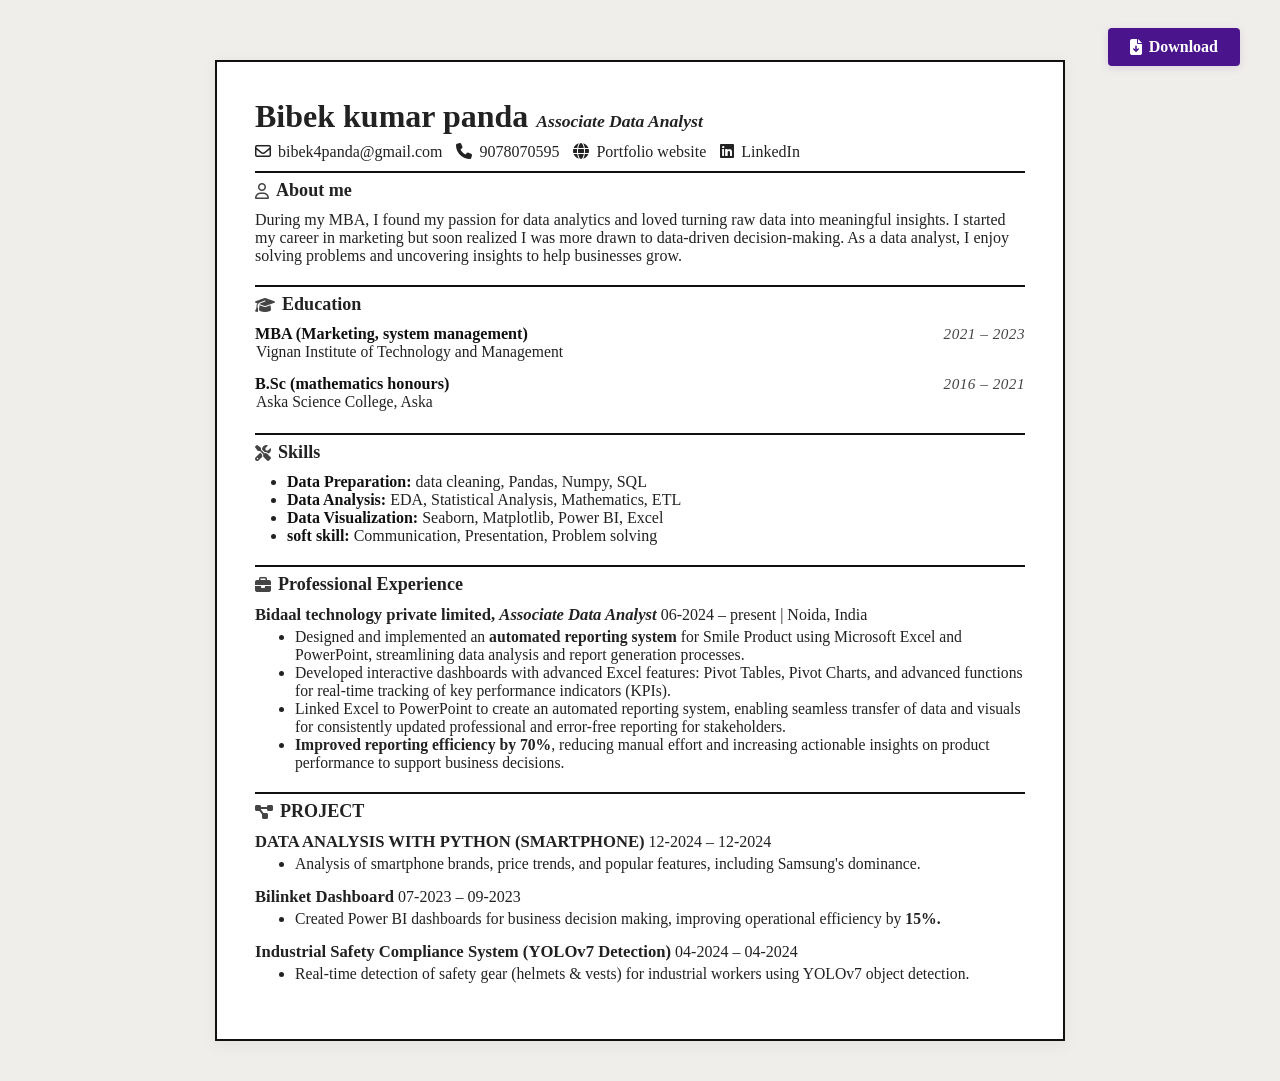
==== resume.html @ f2360e7a "added the file added the file" ====
<!DOCTYPE html>
<html lang="en">
<head>
    <meta charset="UTF-8" />
    <meta name="viewport" content="width=device-width, initial-scale=1" />
    <title>Bibek Kumar Panda - Data Analyst Resume</title>
    <link rel="stylesheet" href="https://cdnjs.cloudflare.com/ajax/libs/font-awesome/6.4.2/css/all.min.css"/>
    <style>
        body {
            font-family: 'Georgia', 'Times New Roman', serif;
            background: rgba(240, 238, 235, 1);
            color: #222;
            margin: 0;
            padding: 0;
        }
        .download-top-right {
            position: fixed;
            top: 28px;
            right: 40px;
            z-index: 999;
        }
        .download-btn {
            display: inline-flex;
            align-items: center;
            gap: 7px;
            background: #4a148c;
            color: #fff;
            border: none;
            border-radius: 4px;
            padding: 10px 22px;
            font-size: 1rem;
            font-family: inherit;
            cursor: pointer;
            text-decoration: none;
            font-weight: bold;
            transition: background 0.18s;
            box-shadow: 0 2px 8px rgba(74,20,140,0.13);
        }
        .download-btn:hover {
            background: #6a1b9a;
        }
        .container {
            width: 770px;
            margin: 60px auto 40px auto;
            background: #fff;
            padding: 36px 38px;
            border: 2px solid #111;
            box-shadow: 0 3px 14px rgba(80,80,80,0.08);
        }
        header {
            text-align: left;
            margin-bottom: 10px;
        }
        header .name {
            font-size: 2rem;
            font-weight: bold;
        }
        header .subtitle {
            font-style: italic;
            font-size: 1.1rem;
            margin-left: 8px;
        }
        .contact-row {
            display: flex;
            flex-wrap: wrap;
            align-items: center;
            gap: 14px;
            margin: 8px 0 10px 0;
        }
        .contact-row i {
            font-size: 1rem;
            color: #222;
            margin-right: 3px;
        }
        .section {
            margin-bottom: 20px;
        }
        .section-title {
            font-size: 1.13rem;
            font-weight: bold;
            border-top: 2px solid #111;
            padding-top: 7px;
            margin-bottom: 10px;
            display: flex;
            align-items: center;
            gap: 7px;
        }
        .section-title i {
            font-size: 1rem;
            color: #444;
        }
        .edu {
            margin-bottom: 12px;
            position: relative;
            min-height: 38px;
        }
        .edu .school-row {
            display: flex;
            justify-content: space-between;
            align-items: baseline;
            flex-wrap: wrap;
        }
        .edu .highlight {
            font-weight: bold;
            font-size: 1.01rem;
        }
        .edu .institution {
            color: #222;
            margin-left: 1px;
            font-size: 0.98rem;
        }
        .edu .period {
            font-style: italic;
            color: #444;
            font-size: 0.95rem;
            letter-spacing: 0.5px;
            margin-left: 12px;
            white-space: nowrap;
        }
        ul.skills {
            margin: 0 0 0 12px;
            padding: 0;
            font-size: 1rem;
        }
        ul.skills li {
            margin-bottom: 0px;
            list-style: disc;
            margin-left: 20px;
        }
        .exp, .proj {
            margin-bottom: 14px;
        }
        .exp-title, .proj-title {
            font-weight: bold;
            font-size: 1.04rem;
        }
        .exp-details, .proj-details {
            margin: 3px 0 0 0;
            font-size: 0.98rem;
        }
        .highlight {
            font-weight: bold;
            color: #111;
        }
        @media (max-width: 900px) {
            .container { width: 98vw; padding: 16px 2vw; }
        }
        @media (max-width:600px) {
            .download-top-right {
                position: static;
                display: flex;
                justify-content: flex-end;
                margin: 16px 0;
                right: 0;
                top: 0;
            }
            .container { padding: 6vw 2vw !important; }
            .contact-row { flex-direction: column; gap: 7px; }
        }
    </style>
</head>
<body>
  <div class="download-top-right">
    <a href="Bibek-Kumar-panda_Dataanalyst.pdf" class="download-btn" download>
      <i class="fa-solid fa-file-arrow-down"></i>
      Download
    </a>
  </div>
  <div class="container">
    <header>
      <div class="name">Bibek kumar panda<span class="subtitle">Associate Data Analyst</span></div>
      <div class="contact-row">
        <span><i class="fa-regular fa-envelope"></i> bibek4panda@gmail.com</span>
        <span><i class="fa-solid fa-phone"></i> 9078070595</span>
        <span><i class="fa-solid fa-globe"></i> Portfolio website</span>
        <span><i class="fa-brands fa-linkedin"></i> LinkedIn</span>
      </div>
    </header>
    <div class="section">
      <div class="section-title"><i class="fa-regular fa-user"></i>About me</div>
      <div>
        During my MBA, I found my passion for data analytics and loved turning raw data into meaningful insights. I started my career in marketing but soon realized I was more drawn to data-driven decision-making. As a data analyst, I enjoy solving problems and uncovering insights to help businesses grow.
      </div>
    </div>
    <div class="section">
      <div class="section-title"><i class="fa-solid fa-graduation-cap"></i>Education</div>
      <div class="edu">
        <div class="school-row">
          <span class="highlight">MBA (Marketing, system management)</span>
          <span class="period">2021 – 2023</span>
        </div>
        <span class="institution">Vignan Institute of Technology and Management</span>
      </div>
      <div class="edu">
        <div class="school-row">
          <span class="highlight">B.Sc (mathematics honours)</span>
          <span class="period">2016 – 2021</span>
        </div>
        <span class="institution">Aska Science College, Aska</span>
      </div>
    </div>
    <div class="section">
      <div class="section-title"><i class="fa-solid fa-screwdriver-wrench"></i> Skills</div>
      <ul class="skills">
        <li><span class="highlight">Data Preparation:</span> data cleaning, Pandas, Numpy, SQL</li>
        <li><span class="highlight">Data Analysis:</span> EDA, Statistical Analysis, Mathematics, ETL</li>
        <li><span class="highlight">Data Visualization:</span> Seaborn, Matplotlib, Power BI, Excel</li>
        <li><span class="highlight">soft skill:</span> Communication, Presentation, Problem solving</li>
      </ul>
    </div>
    <div class="section">
      <div class="section-title"><i class="fa-solid fa-briefcase"></i> Professional Experience</div>
      <div class="exp">
        <span class="exp-title">Bidaal technology private limited, <i>Associate Data Analyst</i></span>
        <span class="period">06-2024 – present | Noida, India</span>
        <ul class="exp-details">
          <li>Designed and implemented an <b>automated reporting system</b> for Smile Product using Microsoft Excel and PowerPoint, streamlining data analysis and report generation processes.</li>
          <li>Developed interactive dashboards with advanced Excel features: Pivot Tables, Pivot Charts, and advanced functions for real-time tracking of key performance indicators (KPIs).</li>
          <li>Linked Excel to PowerPoint to create an automated reporting system, enabling seamless transfer of data and visuals for consistently updated professional and error-free reporting for stakeholders.</li>
          <li><b>Improved reporting efficiency by 70%</b>, reducing manual effort and increasing actionable insights on product performance to support business decisions.</li>
        </ul>
      </div>
      
    </div>
    <div class="section">
      <div class="section-title"><i class="fa-solid fa-diagram-project"></i>PROJECT</div>
      <div class="proj">
        <span class="proj-title">DATA ANALYSIS WITH PYTHON (SMARTPHONE)</span>
        <span class="period">12-2024 – 12-2024</span>
        <ul class="proj-details">
          <li>Analysis of smartphone brands, price trends, and popular features, including Samsung's dominance.</li>
        </ul>
      </div>
      <div class="proj">
        <span class="proj-title">Bilinket Dashboard</span>
        <span class="period">07-2023 – 09-2023</span>
        <ul class="proj-details">
          <li>Created Power BI dashboards for business decision making, improving operational efficiency by <b>15%.</b></li>
        </ul>
      </div>
      <div class="proj">
        <span class="proj-title">Industrial Safety Compliance System (YOLOv7 Detection)</span>
        <span class="period">04-2024 – 04-2024</span>
        <ul class="proj-details">
          <li>Real-time detection of safety gear (helmets & vests) for industrial workers using YOLOv7 object detection.</li>
        </ul>
      </div>
    </div>
  </div>
</body>
</html>
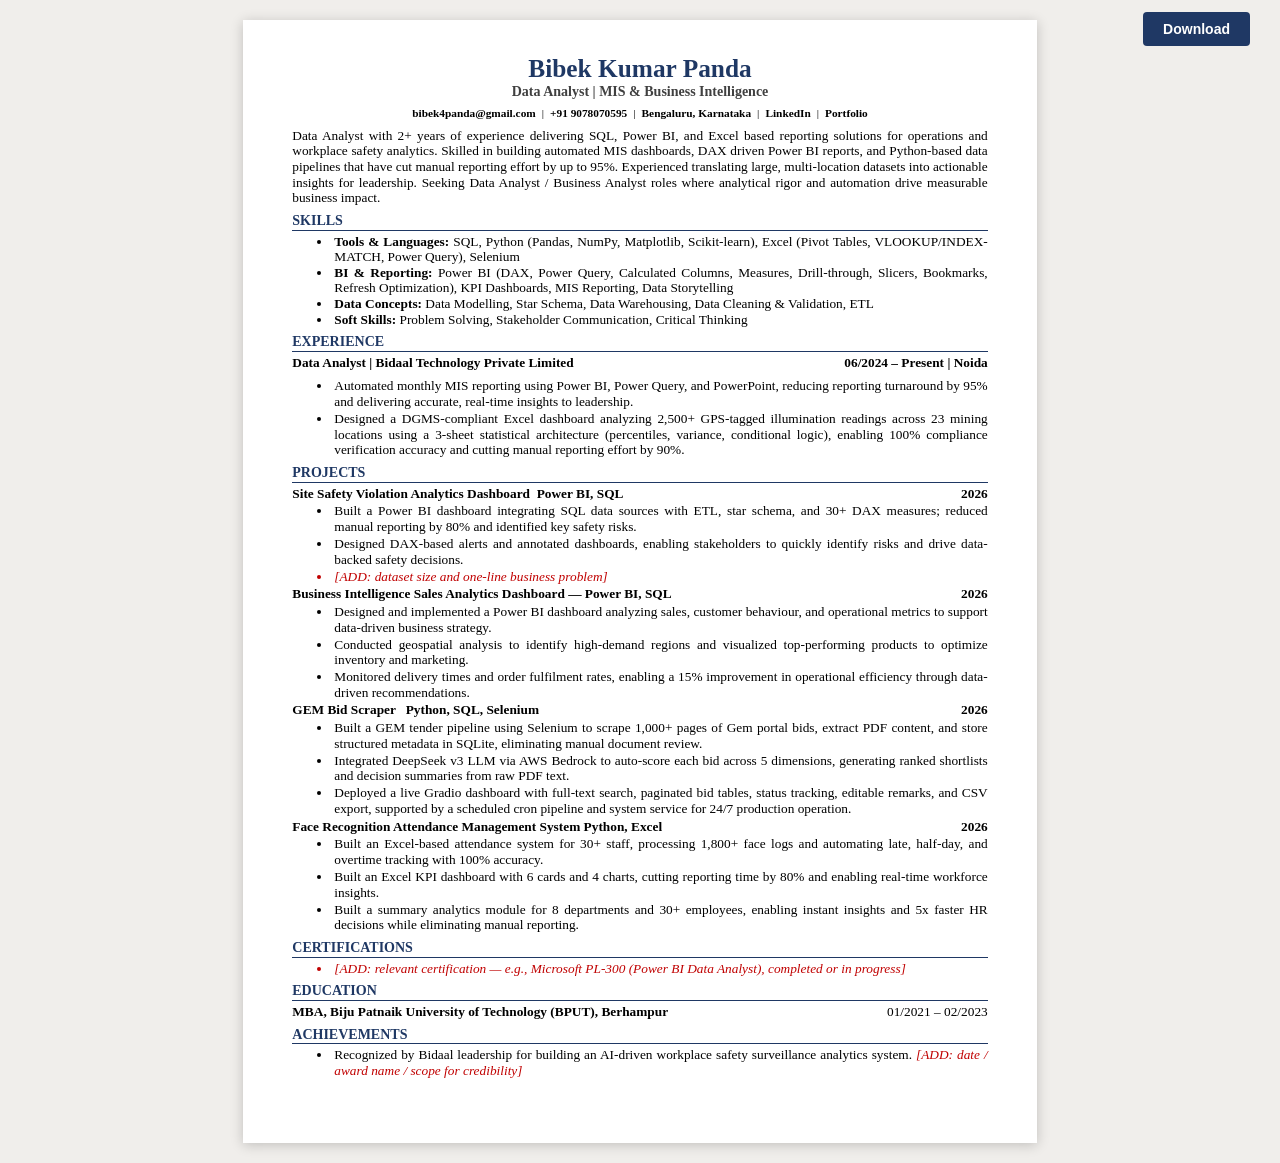
==== commit 9887dfef: "Revise HTML and CSS for resume formatting Updated the resume layout and styles for better readabilit" ====
--- a/resume.html
+++ b/resume.html
@@ -1,251 +1,96 @@
 <!DOCTYPE html>
 <html lang="en">
 <head>
-    <meta charset="UTF-8" />
-    <meta name="viewport" content="width=device-width, initial-scale=1" />
-    <title>Bibek Kumar Panda - Data Analyst Resume</title>
-    <link rel="stylesheet" href="https://cdnjs.cloudflare.com/ajax/libs/font-awesome/6.4.2/css/all.min.css"/>
-    <style>
-        body {
-            font-family: 'Georgia', 'Times New Roman', serif;
-            background: rgba(240, 238, 235, 1);
-            color: #222;
-            margin: 0;
-            padding: 0;
-        }
-        .download-top-right {
-            position: fixed;
-            top: 28px;
-            right: 40px;
-            z-index: 999;
-        }
-        .download-btn {
-            display: inline-flex;
-            align-items: center;
-            gap: 7px;
-            background: #4a148c;
-            color: #fff;
-            border: none;
-            border-radius: 4px;
-            padding: 10px 22px;
-            font-size: 1rem;
-            font-family: inherit;
-            cursor: pointer;
-            text-decoration: none;
-            font-weight: bold;
-            transition: background 0.18s;
-            box-shadow: 0 2px 8px rgba(74,20,140,0.13);
-        }
-        .download-btn:hover {
-            background: #6a1b9a;
-        }
-        .container {
-            width: 770px;
-            margin: 60px auto 40px auto;
-            background: #fff;
-            padding: 36px 38px;
-            border: 2px solid #111;
-            box-shadow: 0 3px 14px rgba(80,80,80,0.08);
-        }
-        header {
-            text-align: left;
-            margin-bottom: 10px;
-        }
-        header .name {
-            font-size: 2rem;
-            font-weight: bold;
-        }
-        header .subtitle {
-            font-style: italic;
-            font-size: 1.1rem;
-            margin-left: 8px;
-        }
-        .contact-row {
-            display: flex;
-            flex-wrap: wrap;
-            align-items: center;
-            gap: 14px;
-            margin: 8px 0 10px 0;
-        }
-        .contact-row i {
-            font-size: 1rem;
-            color: #222;
-            margin-right: 3px;
-        }
-        .section {
-            margin-bottom: 20px;
-        }
-        .section-title {
-            font-size: 1.13rem;
-            font-weight: bold;
-            border-top: 2px solid #111;
-            padding-top: 7px;
-            margin-bottom: 10px;
-            display: flex;
-            align-items: center;
-            gap: 7px;
-        }
-        .section-title i {
-            font-size: 1rem;
-            color: #444;
-        }
-        .edu {
-            margin-bottom: 12px;
-            position: relative;
-            min-height: 38px;
-        }
-        .edu .school-row {
-            display: flex;
-            justify-content: space-between;
-            align-items: baseline;
-            flex-wrap: wrap;
-        }
-        .edu .highlight {
-            font-weight: bold;
-            font-size: 1.01rem;
-        }
-        .edu .institution {
-            color: #222;
-            margin-left: 1px;
-            font-size: 0.98rem;
-        }
-        .edu .period {
-            font-style: italic;
-            color: #444;
-            font-size: 0.95rem;
-            letter-spacing: 0.5px;
-            margin-left: 12px;
-            white-space: nowrap;
-        }
-        ul.skills {
-            margin: 0 0 0 12px;
-            padding: 0;
-            font-size: 1rem;
-        }
-        ul.skills li {
-            margin-bottom: 0px;
-            list-style: disc;
-            margin-left: 20px;
-        }
-        .exp, .proj {
-            margin-bottom: 14px;
-        }
-        .exp-title, .proj-title {
-            font-weight: bold;
-            font-size: 1.04rem;
-        }
-        .exp-details, .proj-details {
-            margin: 3px 0 0 0;
-            font-size: 0.98rem;
-        }
-        .highlight {
-            font-weight: bold;
-            color: #111;
-        }
-        @media (max-width: 900px) {
-            .container { width: 98vw; padding: 16px 2vw; }
-        }
-        @media (max-width:600px) {
-            .download-top-right {
-                position: static;
-                display: flex;
-                justify-content: flex-end;
-                margin: 16px 0;
-                right: 0;
-                top: 0;
-            }
-            .container { padding: 6vw 2vw !important; }
-            .contact-row { flex-direction: column; gap: 7px; }
-        }
-    </style>
+<meta charset="UTF-8" />
+<meta name="viewport" content="width=device-width, initial-scale=1" />
+<title>Bibek Kumar Panda - Data Analyst Resume</title>
+<style>
+  @page { size: A4; margin: 0; }
+  * { box-sizing: border-box; }
+  body { margin: 0; background: rgb(240, 238, 235); font-family: 'Times New Roman', Times, serif; color: #000; }
+  .download { position: fixed; top: 20px; right: 30px; z-index: 9; }
+  .download a { background: #1f3864; color: #fff; padding: 9px 20px; border-radius: 4px; text-decoration: none; font-weight: bold; font-family: Arial, sans-serif; font-size: 14px; }
+  .page { width: 210mm; height: 297mm; margin: 20px auto; background: #fff; padding: 9mm 13mm; font-size: 10pt; line-height: 1.17; box-shadow: 0 2px 12px rgba(0,0,0,.2); overflow: hidden; }
+  .name { text-align: center; font-size: 19pt; font-weight: bold; color: #1f3864; line-height: 1.15; }
+  .role { text-align: center; font-size: 10.5pt; font-weight: bold; color: #404040; margin-top: 1px; }
+  .contact { text-align: center; font-size: 8.5pt; font-weight: bold; margin: 6px 0 8px; }
+  .contact a { color: #000; text-decoration: none; }
+  .contact a:hover { text-decoration: underline; }
+  .contact .sep { margin: 0 6px; font-weight: normal; }
+  .summary { text-align: justify; margin-bottom: 4px; }
+  h2 { font-size: 10.5pt; font-weight: bold; color: #1f3864; text-transform: uppercase; border-bottom: 1px solid #1f3864; margin: 7px 0 3px; padding-bottom: 0; line-height: 1.2; }
+  ul { margin: 2px 0 2px; padding-left: 40px; }
+  li { text-align: justify; margin-bottom: 1.5px; padding-left: 2px; }
+  ul.sk li { margin-bottom: 0; }
+  .row { display: flex; justify-content: space-between; align-items: baseline; }
+  .row .l { font-weight: bold; }
+  .row .r { font-weight: bold; white-space: nowrap; }
+  .row .r.n { font-weight: normal; }
+  .tech { font-weight: bold; }
+  .proj { margin-top: 2px; }
+  .add { color: #c00000; font-style: italic; }
+  @media (max-width: 800px) { .page { width: 100%; height: auto; margin: 0; padding: 16px; } .download { position: static; text-align: right; padding: 10px; } }
+  @media print { body { background: #fff; } .page { margin: 0; box-shadow: none; } .download { display: none; } }
+</style>
 </head>
 <body>
-  <div class="download-top-right">
-    <a href="Bibek-Kumar-panda_Dataanalyst.pdf" class="download-btn" download>
-      <i class="fa-solid fa-file-arrow-down"></i>
-      Download
-    </a>
-  </div>
-  <div class="container">
-    <header>
-      <div class="name">Bibek kumar panda<span class="subtitle">Associate Data Analyst</span></div>
-      <div class="contact-row">
-        <span><i class="fa-regular fa-envelope"></i> bibek4panda@gmail.com</span>
-        <span><i class="fa-solid fa-phone"></i> 9078070595</span>
-        <span><i class="fa-solid fa-globe"></i> Portfolio website</span>
-        <span><i class="fa-brands fa-linkedin"></i> LinkedIn</span>
-      </div>
-    </header>
-    <div class="section">
-      <div class="section-title"><i class="fa-regular fa-user"></i>About me</div>
-      <div>
-        During my MBA, I found my passion for data analytics and loved turning raw data into meaningful insights. I started my career in marketing but soon realized I was more drawn to data-driven decision-making. As a data analyst, I enjoy solving problems and uncovering insights to help businesses grow.
-      </div>
-    </div>
-    <div class="section">
-      <div class="section-title"><i class="fa-solid fa-graduation-cap"></i>Education</div>
-      <div class="edu">
-        <div class="school-row">
-          <span class="highlight">MBA (Marketing, system management)</span>
-          <span class="period">2021 – 2023</span>
-        </div>
-        <span class="institution">Vignan Institute of Technology and Management</span>
-      </div>
-      <div class="edu">
-        <div class="school-row">
-          <span class="highlight">B.Sc (mathematics honours)</span>
-          <span class="period">2016 – 2021</span>
-        </div>
-        <span class="institution">Aska Science College, Aska</span>
-      </div>
-    </div>
-    <div class="section">
-      <div class="section-title"><i class="fa-solid fa-screwdriver-wrench"></i> Skills</div>
-      <ul class="skills">
-        <li><span class="highlight">Data Preparation:</span> data cleaning, Pandas, Numpy, SQL</li>
-        <li><span class="highlight">Data Analysis:</span> EDA, Statistical Analysis, Mathematics, ETL</li>
-        <li><span class="highlight">Data Visualization:</span> Seaborn, Matplotlib, Power BI, Excel</li>
-        <li><span class="highlight">soft skill:</span> Communication, Presentation, Problem solving</li>
-      </ul>
-    </div>
-    <div class="section">
-      <div class="section-title"><i class="fa-solid fa-briefcase"></i> Professional Experience</div>
-      <div class="exp">
-        <span class="exp-title">Bidaal technology private limited, <i>Associate Data Analyst</i></span>
-        <span class="period">06-2024 – present | Noida, India</span>
-        <ul class="exp-details">
-          <li>Designed and implemented an <b>automated reporting system</b> for Smile Product using Microsoft Excel and PowerPoint, streamlining data analysis and report generation processes.</li>
-          <li>Developed interactive dashboards with advanced Excel features: Pivot Tables, Pivot Charts, and advanced functions for real-time tracking of key performance indicators (KPIs).</li>
-          <li>Linked Excel to PowerPoint to create an automated reporting system, enabling seamless transfer of data and visuals for consistently updated professional and error-free reporting for stakeholders.</li>
-          <li><b>Improved reporting efficiency by 70%</b>, reducing manual effort and increasing actionable insights on product performance to support business decisions.</li>
-        </ul>
-      </div>
-      
-    </div>
-    <div class="section">
-      <div class="section-title"><i class="fa-solid fa-diagram-project"></i>PROJECT</div>
-      <div class="proj">
-        <span class="proj-title">DATA ANALYSIS WITH PYTHON (SMARTPHONE)</span>
-        <span class="period">12-2024 – 12-2024</span>
-        <ul class="proj-details">
-          <li>Analysis of smartphone brands, price trends, and popular features, including Samsung's dominance.</li>
-        </ul>
-      </div>
-      <div class="proj">
-        <span class="proj-title">Bilinket Dashboard</span>
-        <span class="period">07-2023 – 09-2023</span>
-        <ul class="proj-details">
-          <li>Created Power BI dashboards for business decision making, improving operational efficiency by <b>15%.</b></li>
-        </ul>
-      </div>
-      <div class="proj">
-        <span class="proj-title">Industrial Safety Compliance System (YOLOv7 Detection)</span>
-        <span class="period">04-2024 – 04-2024</span>
-        <ul class="proj-details">
-          <li>Real-time detection of safety gear (helmets & vests) for industrial workers using YOLOv7 object detection.</li>
-        </ul>
-      </div>
-    </div>
-  </div>
+<div class="download"><a href="Bibek-Kumar-panda_Dataanalyst.pdf" download>Download</a></div>
+<div class="page">
+  <div class="name">Bibek Kumar Panda</div>
+  <div class="role">Data Analyst | MIS &amp; Business Intelligence</div>
+  <div class="contact"><a href="mailto:bibek4panda@gmail.com">bibek4panda@gmail.com</a><span class="sep">|</span><a href="tel:+919078070595">+91 9078070595</a><span class="sep">|</span>Bengaluru, Karnataka<span class="sep">|</span><a href="https://www.linkedin.com/in/YOUR-LINKEDIN-ID" target="_blank" rel="noopener">LinkedIn</a><span class="sep">|</span><a href="https://YOUR-PORTFOLIO-URL" target="_blank" rel="noopener">Portfolio</a></div>
+
+  <div class="summary">Data Analyst with 2+ years of experience delivering SQL, Power BI, and Excel based reporting solutions for operations and workplace safety analytics. Skilled in building automated MIS dashboards, DAX driven Power BI reports, and Python-based data pipelines that have cut manual reporting effort by up to 95%. Experienced translating large, multi-location datasets into actionable insights for leadership. Seeking Data Analyst / Business Analyst roles where analytical rigor and automation drive measurable business impact.</div>
+
+  <h2>Skills</h2>
+  <ul class="sk">
+    <li><b>Tools &amp; Languages:</b> SQL, Python (Pandas, NumPy, Matplotlib, Scikit-learn), Excel (Pivot Tables, VLOOKUP/INDEX-MATCH, Power Query), Selenium</li>
+    <li><b>BI &amp; Reporting:</b> Power BI (DAX, Power Query, Calculated Columns, Measures, Drill-through, Slicers, Bookmarks, Refresh Optimization), KPI Dashboards, MIS Reporting, Data Storytelling</li>
+    <li><b>Data Concepts:</b> Data Modelling, Star Schema, Data Warehousing, Data Cleaning &amp; Validation, ETL</li>
+    <li><b>Soft Skills:</b> Problem Solving, Stakeholder Communication, Critical Thinking</li>
+  </ul>
+
+  <h2>Experience</h2>
+  <div class="row"><span class="l">Data Analyst | Bidaal Technology Private Limited</span><span class="r">06/2024 – Present | Noida</span></div>
+  <ul style="margin-top:8px">
+    <li>Automated monthly MIS reporting using Power BI, Power Query, and PowerPoint, reducing reporting turnaround by 95% and delivering accurate, real-time insights to leadership.</li>
+    <li>Designed a DGMS-compliant Excel dashboard analyzing 2,500+ GPS-tagged illumination readings across 23 mining locations using a 3-sheet statistical architecture (percentiles, variance, conditional logic), enabling 100% compliance verification accuracy and cutting manual reporting effort by 90%.</li>
+  </ul>
+
+  <h2>Projects</h2>
+  <div class="proj row"><span class="l">Site Safety Violation Analytics Dashboard&nbsp; <span class="tech">Power BI, SQL</span></span><span class="r">2026</span></div>
+  <ul>
+    <li>Built a Power BI dashboard integrating SQL data sources with ETL, star schema, and 30+ DAX measures; reduced manual reporting by 80% and identified key safety risks.</li>
+    <li>Designed DAX-based alerts and annotated dashboards, enabling stakeholders to quickly identify risks and drive data-backed safety decisions.</li>
+    <li class="add">[ADD: dataset size and one-line business problem]</li>
+  </ul>
+  <div class="proj row"><span class="l">Business Intelligence Sales Analytics Dashboard — <span class="tech">Power BI, SQL</span></span><span class="r">2026</span></div>
+  <ul>
+    <li>Designed and implemented a Power BI dashboard analyzing sales, customer behaviour, and operational metrics to support data-driven business strategy.</li>
+    <li>Conducted geospatial analysis to identify high-demand regions and visualized top-performing products to optimize inventory and marketing.</li>
+    <li>Monitored delivery times and order fulfilment rates, enabling a 15% improvement in operational efficiency through data-driven recommendations.</li>
+  </ul>
+  <div class="proj row"><span class="l">GEM Bid Scraper&nbsp;&nbsp; <span class="tech">Python, SQL, Selenium</span></span><span class="r">2026</span></div>
+  <ul>
+    <li>Built a GEM tender pipeline using Selenium to scrape 1,000+ pages of Gem portal bids, extract PDF content, and store structured metadata in SQLite, eliminating manual document review.</li>
+    <li>Integrated DeepSeek v3 LLM via AWS Bedrock to auto-score each bid across 5 dimensions, generating ranked shortlists and decision summaries from raw PDF text.</li>
+    <li>Deployed a live Gradio dashboard with full-text search, paginated bid tables, status tracking, editable remarks, and CSV export, supported by a scheduled cron pipeline and system service for 24/7 production operation.</li>
+  </ul>
+  <div class="proj row"><span class="l">Face Recognition Attendance Management System <span class="tech">Python, Excel</span></span><span class="r">2026</span></div>
+  <ul>
+    <li>Built an Excel-based attendance system for 30+ staff, processing 1,800+ face logs and automating late, half-day, and overtime tracking with 100% accuracy.</li>
+    <li>Built an Excel KPI dashboard with 6 cards and 4 charts, cutting reporting time by 80% and enabling real-time workforce insights.</li>
+    <li>Built a summary analytics module for 8 departments and 30+ employees, enabling instant insights and 5x faster HR decisions while eliminating manual reporting.</li>
+  </ul>
+
+  <h2>Certifications</h2>
+  <ul><li class="add">[ADD: relevant certification — e.g., Microsoft PL-300 (Power BI Data Analyst), completed or in progress]</li></ul>
+
+  <h2>Education</h2>
+  <div class="row"><span class="l">MBA, Biju Patnaik University of Technology (BPUT), Berhampur</span><span class="r n">01/2021 – 02/2023</span></div>
+
+  <h2>Achievements</h2>
+  <ul><li>Recognized by Bidaal leadership for building an AI-driven workplace safety surveillance analytics system. <span class="add">[ADD: date / award name / scope for credibility]</span></li></ul>
+</div>
 </body>
 </html>
